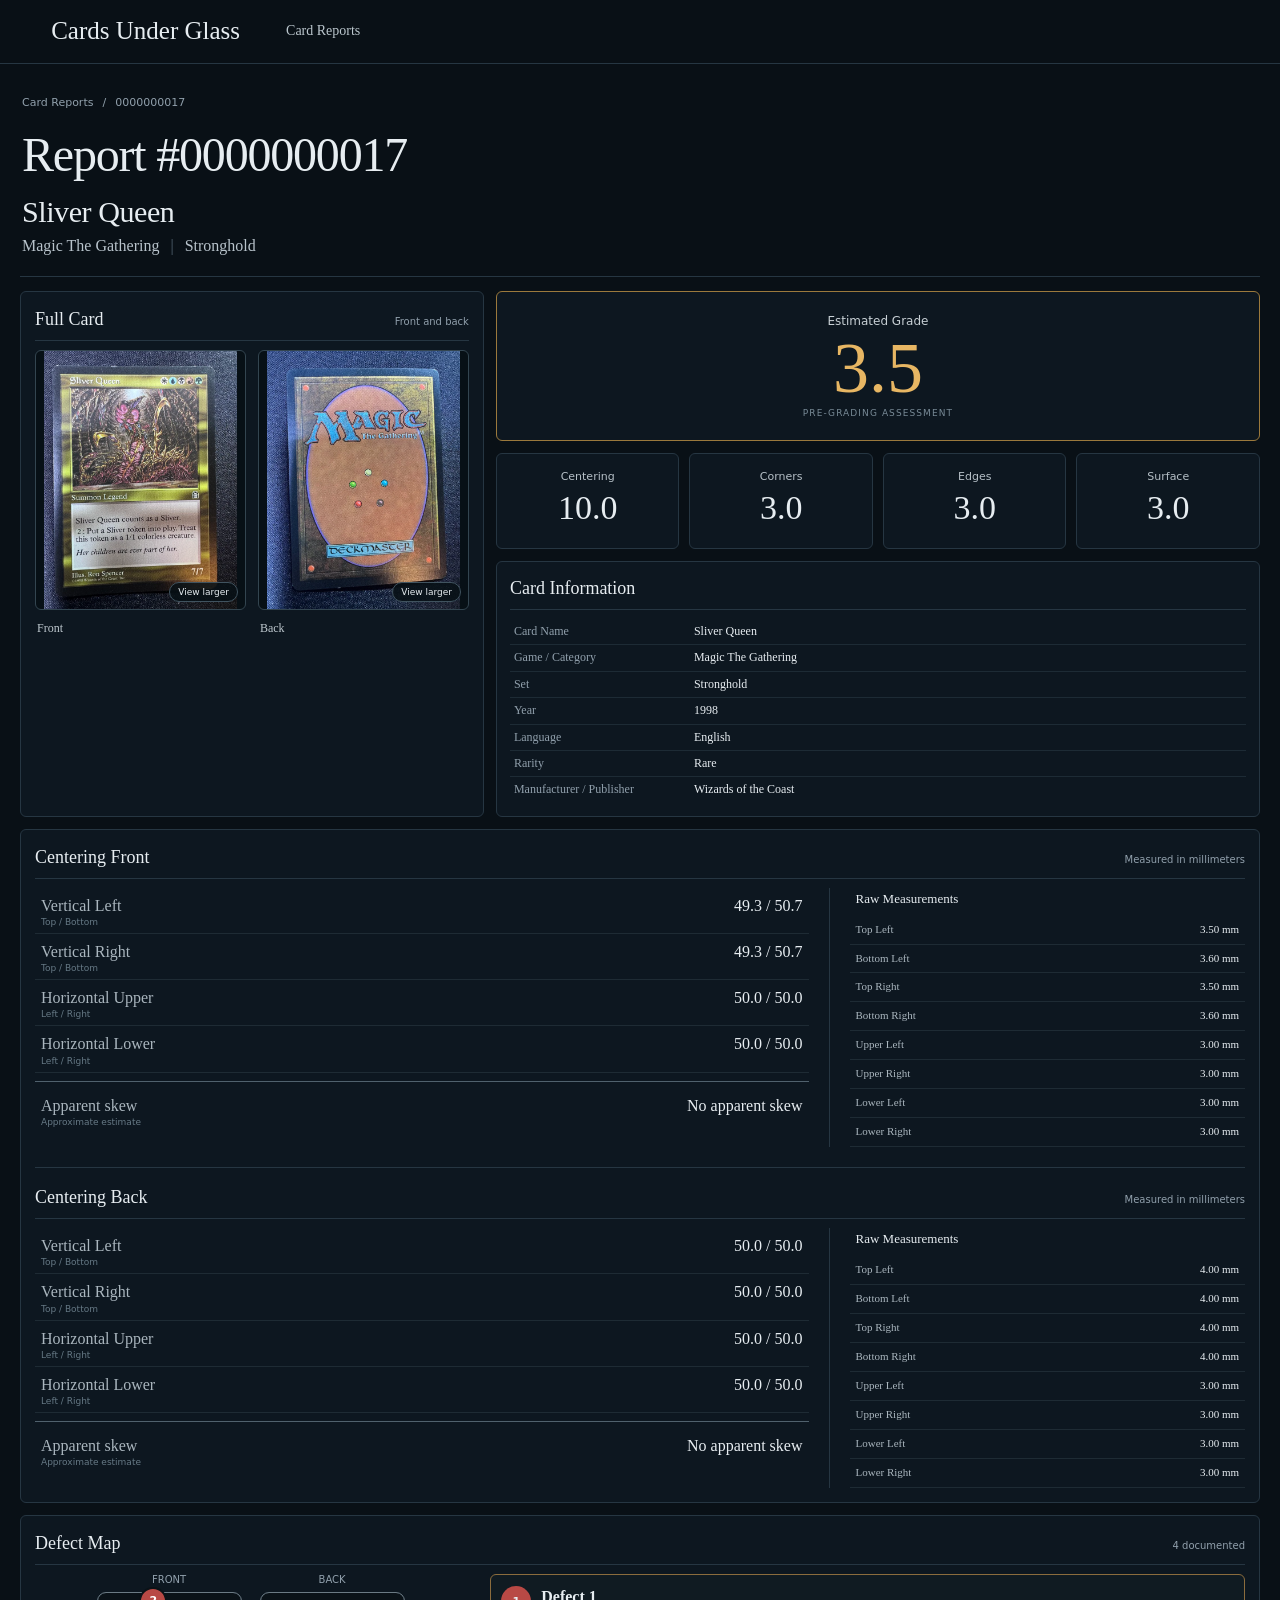
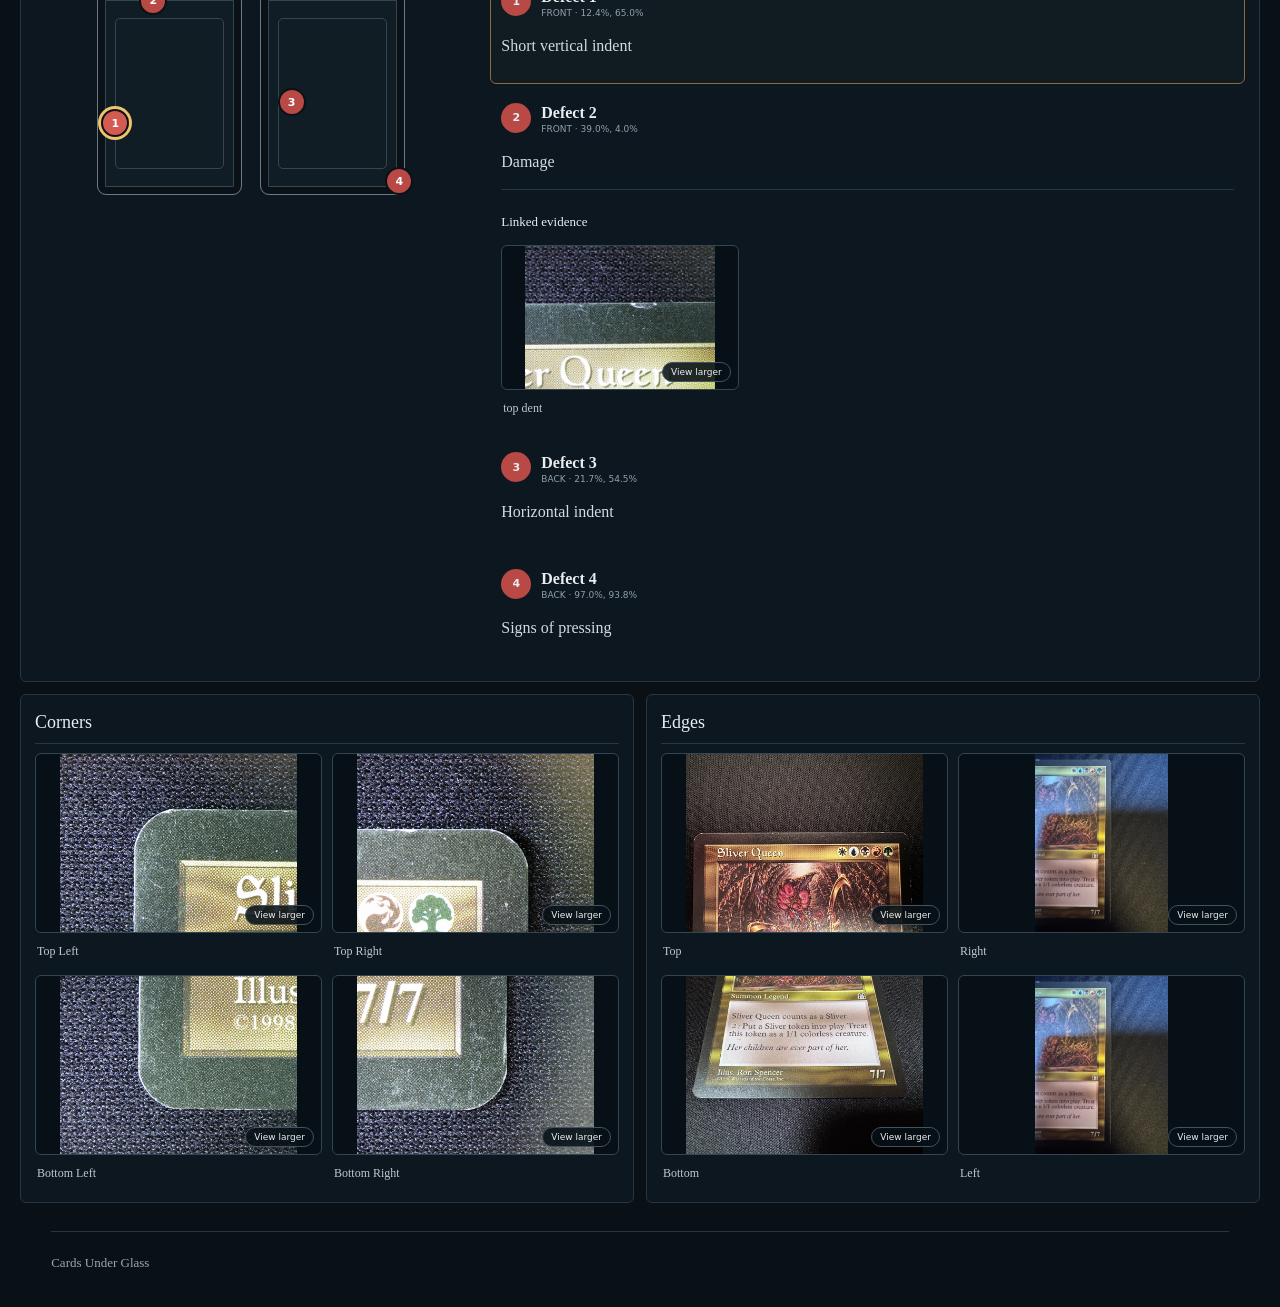
==== cards/0000000017/index.html @ 45909476 "added cards" ====
<!doctype html>
<html lang="en"><head><meta charset="utf-8"><meta name="viewport" content="width=device-width,initial-scale=1"><meta http-equiv="Content-Security-Policy" content="default-src 'self'; img-src 'self' data:; style-src 'self' 'unsafe-inline'; script-src 'self'; object-src 'none'; base-uri 'none'"><title>Sliver Queen — Report #0000000017 — Cards Under Glass</title><link rel="stylesheet" href="../../assets/site.css"></head>
<body class="report-page"><header class="site-header"><a class="wordmark" href="../../index.html">Cards Under Glass</a><a class="reports-link" href="../../index.html">Card Reports</a></header><main class="report"><div class="report-heading"><div><a href="../../index.html">Card Reports</a><span>/</span><span>0000000017</span><h1>Report #0000000017</h1><h2 class="card-title">Sliver Queen</h2><div class="identity"><span>Magic The Gathering</span><span>Stronghold</span></div></div></div>
  <div class="report-hero"><section class="panel full-card-panel"><div class="section-heading"><h2>Full Card</h2><span>Front and back</span></div><div class="hero-photos"><figure class="photo "><button class="photo-open" type="button" data-lightbox-src="../../media/0000000017/full-front-large.webp" data-lightbox-label="Front"><img src="../../media/0000000017/full-front-preview.webp" alt="Front photograph for Sliver Queen" loading="lazy"><span>View larger</span></button><figcaption>Front</figcaption></figure><figure class="photo "><button class="photo-open" type="button" data-lightbox-src="../../media/0000000017/full-back-large.webp" data-lightbox-label="Back"><img src="../../media/0000000017/full-back-preview.webp" alt="Back photograph for Sliver Queen" loading="lazy"><span>View larger</span></button><figcaption>Back</figcaption></figure></div></section><div class="grade-area"><section class="estimated"><span>Estimated Grade</span><strong>3.5</strong><small>Pre-grading assessment</small></section><div class="subgrades"><div><span>Centering</span><strong>10.0</strong></div><div><span>Corners</span><strong>3.0</strong></div><div><span>Edges</span><strong>3.0</strong></div><div><span>Surface</span><strong>3.0</strong></div></div><section class="panel information"><div class="section-heading"><h2>Card Information</h2></div><dl><div><dt>Card Name</dt><dd>Sliver Queen</dd></div><div><dt>Game / Category</dt><dd>Magic The Gathering</dd></div><div><dt>Set</dt><dd>Stronghold</dd></div><div><dt>Year</dt><dd>1998</dd></div><div><dt>Language</dt><dd>English</dd></div><div><dt>Rarity</dt><dd>Rare</dd></div><div><dt>Manufacturer / Publisher</dt><dd>Wizards of the Coast</dd></div></dl></section></div></div>
  <section class="panel centering-panel"><div class="public-centering-face"><div class="section-heading"><h2>Centering Front</h2><span>Measured in millimeters</span></div><div class="centering-content"><div><div class="ratios"><div><span>Vertical Left<small>Top / Bottom</small></span><strong>49.3 / 50.7</strong></div><div><span>Vertical Right<small>Top / Bottom</small></span><strong>49.3 / 50.7</strong></div><div><span>Horizontal Upper<small>Left / Right</small></span><strong>50.0 / 50.0</strong></div><div><span>Horizontal Lower<small>Left / Right</small></span><strong>50.0 / 50.0</strong></div></div><div class="skew"><span>Apparent skew<small>Approximate estimate</small></span><strong>No apparent skew</strong></div></div><div class="raw"><h3>Raw Measurements</h3><div><span>Top Left</span><strong>3.50 mm</strong></div><div><span>Bottom Left</span><strong>3.60 mm</strong></div><div><span>Top Right</span><strong>3.50 mm</strong></div><div><span>Bottom Right</span><strong>3.60 mm</strong></div><div><span>Upper Left</span><strong>3.00 mm</strong></div><div><span>Upper Right</span><strong>3.00 mm</strong></div><div><span>Lower Left</span><strong>3.00 mm</strong></div><div><span>Lower Right</span><strong>3.00 mm</strong></div></div></div></div><div class="public-centering-face"><div class="section-heading"><h2>Centering Back</h2><span>Measured in millimeters</span></div><div class="centering-content"><div><div class="ratios"><div><span>Vertical Left<small>Top / Bottom</small></span><strong>50.0 / 50.0</strong></div><div><span>Vertical Right<small>Top / Bottom</small></span><strong>50.0 / 50.0</strong></div><div><span>Horizontal Upper<small>Left / Right</small></span><strong>50.0 / 50.0</strong></div><div><span>Horizontal Lower<small>Left / Right</small></span><strong>50.0 / 50.0</strong></div></div><div class="skew"><span>Apparent skew<small>Approximate estimate</small></span><strong>No apparent skew</strong></div></div><div class="raw"><h3>Raw Measurements</h3><div><span>Top Left</span><strong>4.00 mm</strong></div><div><span>Bottom Left</span><strong>4.00 mm</strong></div><div><span>Top Right</span><strong>4.00 mm</strong></div><div><span>Bottom Right</span><strong>4.00 mm</strong></div><div><span>Upper Left</span><strong>3.00 mm</strong></div><div><span>Upper Right</span><strong>3.00 mm</strong></div><div><span>Lower Left</span><strong>3.00 mm</strong></div><div><span>Lower Right</span><strong>3.00 mm</strong></div></div></div></div></section><section class="panel defects-panel"><div class="section-heading"><h2>Defect Map</h2><span>4 documented</span></div><div class="defect-grid"><div class="maps"><div class="public-map-wrap"><span>FRONT</span><div class="public-map" aria-label="front defect map"><button type="button" class="defect-marker" style="left:12.3646%;top:65.0000%" data-defect="1" aria-label="Select defect 1, front">1</button><button type="button" class="defect-marker" style="left:39.0313%;top:4.0476%" data-defect="2" aria-label="Select defect 2, front">2</button></div></div><div class="public-map-wrap"><span>BACK</span><div class="public-map" aria-label="back defect map"><button type="button" class="defect-marker" style="left:21.6979%;top:54.5238%" data-defect="3" aria-label="Select defect 3, back">3</button><button type="button" class="defect-marker" style="left:97.0313%;top:93.8095%" data-defect="4" aria-label="Select defect 4, back">4</button></div></div></div><div class="defect-details"><article class="defect-detail active" data-defect-detail="1"><div class="defect-heading"><span>1</span><div><strong>Defect 1</strong><small>FRONT · 12.4%, 65.0%</small></div></div><p>Short vertical indent</p></article><article class="defect-detail" data-defect-detail="2"><div class="defect-heading"><span>2</span><div><strong>Defect 2</strong><small>FRONT · 39.0%, 4.0%</small></div></div><p>Damage</p><div class="evidence"><h3>Linked evidence</h3><div><figure class="photo evidence-photo"><button class="photo-open" type="button" data-lightbox-src="../../media/0000000017/evidence-01-large.webp" data-lightbox-label="top dent"><img src="../../media/0000000017/evidence-01-preview.webp" alt="top dent photograph for Sliver Queen" loading="lazy"><span>View larger</span></button><figcaption>top dent</figcaption></figure></div></div></article><article class="defect-detail" data-defect-detail="3"><div class="defect-heading"><span>3</span><div><strong>Defect 3</strong><small>BACK · 21.7%, 54.5%</small></div></div><p>Horizontal indent</p></article><article class="defect-detail" data-defect-detail="4"><div class="defect-heading"><span>4</span><div><strong>Defect 4</strong><small>BACK · 97.0%, 93.8%</small></div></div><p>Signs of pressing</p></article></div></div></section><div class="photo-report-grid"><section class="panel photo-section"><div class="section-heading"><h2>Corners</h2></div><div class="detail-photos"><figure class="photo "><button class="photo-open" type="button" data-lightbox-src="../../media/0000000017/corner-top-left-large.webp" data-lightbox-label="Top Left"><img src="../../media/0000000017/corner-top-left-preview.webp" alt="Top Left photograph for Sliver Queen" loading="lazy"><span>View larger</span></button><figcaption>Top Left</figcaption></figure><figure class="photo "><button class="photo-open" type="button" data-lightbox-src="../../media/0000000017/corner-top-right-large.webp" data-lightbox-label="Top Right"><img src="../../media/0000000017/corner-top-right-preview.webp" alt="Top Right photograph for Sliver Queen" loading="lazy"><span>View larger</span></button><figcaption>Top Right</figcaption></figure><figure class="photo "><button class="photo-open" type="button" data-lightbox-src="../../media/0000000017/corner-bottom-left-large.webp" data-lightbox-label="Bottom Left"><img src="../../media/0000000017/corner-bottom-left-preview.webp" alt="Bottom Left photograph for Sliver Queen" loading="lazy"><span>View larger</span></button><figcaption>Bottom Left</figcaption></figure><figure class="photo "><button class="photo-open" type="button" data-lightbox-src="../../media/0000000017/corner-bottom-right-large.webp" data-lightbox-label="Bottom Right"><img src="../../media/0000000017/corner-bottom-right-preview.webp" alt="Bottom Right photograph for Sliver Queen" loading="lazy"><span>View larger</span></button><figcaption>Bottom Right</figcaption></figure></div></section><section class="panel photo-section"><div class="section-heading"><h2>Edges</h2></div><div class="detail-photos"><figure class="photo "><button class="photo-open" type="button" data-lightbox-src="../../media/0000000017/edge-top-large.webp" data-lightbox-label="Top"><img src="../../media/0000000017/edge-top-preview.webp" alt="Top photograph for Sliver Queen" loading="lazy"><span>View larger</span></button><figcaption>Top</figcaption></figure><figure class="photo "><button class="photo-open" type="button" data-lightbox-src="../../media/0000000017/edge-right-large.webp" data-lightbox-label="Right"><img src="../../media/0000000017/edge-right-preview.webp" alt="Right photograph for Sliver Queen" loading="lazy"><span>View larger</span></button><figcaption>Right</figcaption></figure><figure class="photo "><button class="photo-open" type="button" data-lightbox-src="../../media/0000000017/edge-bottom-large.webp" data-lightbox-label="Bottom"><img src="../../media/0000000017/edge-bottom-preview.webp" alt="Bottom photograph for Sliver Queen" loading="lazy"><span>View larger</span></button><figcaption>Bottom</figcaption></figure><figure class="photo "><button class="photo-open" type="button" data-lightbox-src="../../media/0000000017/edge-left-large.webp" data-lightbox-label="Left"><img src="../../media/0000000017/edge-left-preview.webp" alt="Left photograph for Sliver Queen" loading="lazy"><span>View larger</span></button><figcaption>Left</figcaption></figure></div></section></div>
  <dialog class="lightbox"><div class="lightbox-head"><strong></strong><button type="button" aria-label="Close photo viewer">×</button></div><div><img alt=""></div></dialog></main><footer><span>Cards Under Glass</span></footer><script src="../../assets/site.js" defer></script></body></html>
---- assets/site.css ----
:root{color-scheme:dark;--bg:#091016;--panel:#0d1720;--line:#263642;--muted:#91a0ac;--text:#e7edf1;--accent:#e7b663;--focus:#8ec5dd}*{box-sizing:border-box}html{background:var(--bg)}body{margin:0;background:var(--bg);color:var(--text);font-family:ui-serif,Georgia,Cambria,"Times New Roman",serif;line-height:1.45}.site-header{height:64px;border-bottom:1px solid var(--line);display:flex;align-items:center;gap:46px;padding:0 clamp(20px,4vw,58px);position:relative}.wordmark{font-size:25px;color:var(--text);text-decoration:none}.reports-link{color:#bbc6cd;text-decoration:none;font-size:14px}footer{margin:28px clamp(20px,4vw,58px) 0;padding:22px 0 34px;border-top:1px solid var(--line);color:#9aa7b0;font-size:13px}.catalogue,.report{width:min(1420px,calc(100% - 40px));margin:0 auto}.catalogue-heading{padding:54px 0 25px}.catalogue-heading>span,.report-number{font:600 11px ui-sans-serif,system-ui;letter-spacing:.16em;text-transform:uppercase;color:#8fa1ad}.catalogue h1,.report h1{font-weight:400;letter-spacing:-.025em}.catalogue h1{font-size:clamp(35px,6vw,62px);margin:7px 0}.search{display:grid;grid-template-columns:1fr auto;align-items:end;gap:8px 20px;border-bottom:1px solid var(--line);padding-bottom:24px;font-family:ui-sans-serif,system-ui}.search>span{grid-column:1/-1;font-size:12px;color:#aab6be}.search input{min-width:0;background:#0b141b;border:1px solid #30424e;border-radius:6px;color:var(--text);font:15px ui-sans-serif,system-ui;padding:14px 16px;outline:none}.search input:focus{border-color:var(--focus);box-shadow:0 0 0 3px #8ec5dd22}.search small{color:var(--muted)}.catalogue-grid{display:grid;grid-template-columns:repeat(4,minmax(0,1fr));gap:16px;padding:28px 0}.catalogue-card{border:1px solid var(--line);background:var(--panel);border-radius:7px;overflow:hidden}.catalogue-card a{display:block;color:inherit;text-decoration:none;height:100%}.catalogue-card a:focus-visible,.photo-open:focus-visible,.defect-marker:focus-visible,.lightbox button:focus-visible{outline:2px solid var(--focus);outline-offset:3px}.catalogue-image{height:240px;background:#071016;display:grid;place-items:center}.catalogue-image img{width:100%;height:100%;object-fit:contain}.catalogue-placeholder{display:grid;place-items:center;gap:10px;color:#778791}.catalogue-placeholder span{font-size:34px}.catalogue-copy{padding:17px}.catalogue-copy h2{font-size:20px;font-weight:400;margin:7px 0 2px}.catalogue-copy p{color:var(--muted);font-size:12px;margin:0}.catalogue-copy>div{display:flex;justify-content:space-between;align-items:end;margin-top:17px;padding-top:13px;border-top:1px solid var(--line);font-family:ui-sans-serif,system-ui}.catalogue-copy>div span{font-size:10px;color:var(--muted)}.catalogue-copy>div strong{font:500 24px ui-serif,Georgia;color:var(--accent)}.no-results{text-align:center;color:var(--muted);padding:50px}.report-heading{padding:25px 2px 18px;border-bottom:1px solid var(--line)}.report-heading>div>a,.report-heading>div>span{font:11px ui-sans-serif,system-ui;color:var(--muted);text-decoration:none;margin-right:9px}.report h1{font-size:clamp(30px,4vw,48px);margin:8px 0 0}.card-title{font-size:18px;margin:2px 0}.identity{display:flex;flex-wrap:wrap;gap:0;margin-top:5px;color:#b8c3cb}.identity span+span:before{content:"|";color:#50616e;margin:0 11px}.panel{border:1px solid var(--line);background:var(--panel);border-radius:6px}.report-hero{display:grid;grid-template-columns:minmax(360px,.85fr) minmax(520px,1.4fr);gap:12px;margin-top:14px}.full-card-panel{padding:14px}.hero-photos{display:grid;grid-template-columns:1fr 1fr;gap:12px}.grade-area{display:grid;grid-template-columns:1fr;gap:12px}.estimated{min-height:150px;border:1px solid #9b793c;background:#0d1720;border-radius:6px;display:grid;place-items:center;align-content:center}.estimated span,.estimated small{font:12px ui-sans-serif,system-ui;color:#c8d0d5}.estimated strong{font-size:72px;line-height:1;color:var(--accent);font-weight:400;margin:4px}.estimated small{font-size:9px;letter-spacing:.12em;text-transform:uppercase;color:#788a96}.subgrades{display:grid;grid-template-columns:repeat(4,1fr);gap:10px}.subgrades>div{border:1px solid var(--line);background:var(--panel);border-radius:6px;text-align:center;padding:16px 8px}.subgrades span{display:block;font:11px ui-sans-serif,system-ui;color:#b6c0c7}.subgrades strong{font-size:34px;font-weight:400}.information{padding:13px}.section-heading{display:flex;align-items:baseline;justify-content:space-between;border-bottom:1px solid var(--line);padding-bottom:8px;margin-bottom:9px}.section-heading h2{font-size:18px;font-weight:400;margin:0}.section-heading span{font:10px ui-sans-serif,system-ui;color:var(--muted)}.information dl{margin:0}.information dl div{display:grid;grid-template-columns:180px 1fr;border-bottom:1px solid #1d2b35;padding:4px}.information dl div:last-child{border:0}.information dt,.information dd{margin:0;font-size:12px}.information dt{color:var(--muted)}.centering-panel,.defects-panel,.notes-panel,.photo-section{padding:14px;margin-top:12px}.centering-content{display:grid;grid-template-columns:1.3fr .7fr;gap:20px}.ratios>div,.raw>div,.skew{display:flex;justify-content:space-between;gap:20px;padding:6px;border-bottom:1px solid #1e2b34}.ratios span,.raw span,.skew span{color:#aab6be}.ratios small,.skew small{display:block;font:9px ui-sans-serif,system-ui;color:#667985}.ratios strong,.raw strong,.skew strong{font-weight:400}.skew{border-top:1px solid #50616d;border-bottom:0;margin-top:8px;padding-top:12px}.raw{border-left:1px solid var(--line);padding-left:20px}.raw h3{font-size:13px;font-weight:400;margin:2px 6px 7px}.raw>div{font-size:11px}.defect-grid{display:grid;grid-template-columns:minmax(300px,.8fr) 1.4fr;gap:24px}.maps{display:flex;justify-content:center;gap:18px}.public-map-wrap>span{display:block;text-align:center;font:10px ui-sans-serif,system-ui;color:var(--muted);margin-bottom:7px}.public-map{position:relative;width:145px;aspect-ratio:2.5/3.5;border:1px solid #6b7a84;border-radius:9px;background:#111d25;box-shadow:inset 0 0 0 7px #0a1218,inset 0 0 0 8px #354653}.public-map:after{content:"";position:absolute;inset:25px 17px;border:1px solid #334652;border-radius:5px}.defect-marker{position:absolute;z-index:1;transform:translate(-50%,-50%);width:28px;height:28px;padding:0;border:2px solid #0b1217;border-radius:50%;background:#b84945;color:white;font:700 11px ui-sans-serif,system-ui}.defect-marker.active{box-shadow:0 0 0 3px #efc26c;background:#d45b51}.defect-detail{padding:10px;border:1px solid transparent;border-radius:6px}.defect-detail+.defect-detail{margin-top:6px}.defect-detail.active{border-color:#8b6c3d;background:#101b22}.defect-heading{display:flex;align-items:center;gap:10px}.defect-heading>span{width:30px;height:30px;border-radius:50%;display:grid;place-items:center;background:#b84945;font:700 11px ui-sans-serif,system-ui}.defect-heading strong,.defect-heading small{display:block}.defect-heading small{font:9px ui-sans-serif,system-ui;color:var(--muted)}.defect-detail>p{white-space:pre-wrap;color:#d3dae0}.evidence{margin-top:16px;border-top:1px solid var(--line);padding-top:10px}.evidence h3{font-size:13px;font-weight:400}.evidence>div{display:grid;grid-template-columns:repeat(3,minmax(0,1fr));gap:10px}.no-defects{color:var(--muted);padding:30px;text-align:center}.photo-report-grid{display:grid;grid-template-columns:1fr 1fr;gap:12px}.photo-section:first-child{grid-column:1/-1}.full-photos,.detail-photos{display:grid;gap:10px}.full-photos{grid-template-columns:1fr 1fr}.detail-photos{grid-template-columns:1fr 1fr}.photo{margin:0;min-width:0}.photo-open{position:relative;width:100%;height:260px;padding:0;border:1px solid #334550;border-radius:6px;background:#071016;overflow:hidden;color:var(--text)}.detail-photos .photo-open{height:180px}.photo-open img{width:100%;height:100%;object-fit:contain}.photo-open>span{position:absolute;right:7px;bottom:7px;background:#071016df;border:1px solid #40535f;border-radius:12px;padding:4px 8px;font:9px ui-sans-serif,system-ui}.photo figcaption{font-size:12px;color:#bdc7cd;padding:5px 2px}.placeholder>div{height:260px;border:1px dashed #3c4e59;border-radius:6px;display:grid;place-items:center;align-content:center;gap:5px;color:#73848e;background:#0a131a}.detail-photos .placeholder>div{height:180px}.placeholder strong{font-weight:400;color:#98a7b0}.placeholder small{font:9px ui-sans-serif,system-ui}.placeholder-mark{font-size:24px}.evidence-photo .photo-open{height:145px}.notes-panel>div:not(.section-heading){display:grid;grid-template-columns:130px 1fr;gap:20px;padding:10px 4px;border-bottom:1px solid #1e2b34}.notes-panel>div:last-child{border:0}.notes-panel h3,.notes-panel p{margin:0}.notes-panel h3{font-size:14px;font-weight:400}.notes-panel p{white-space:pre-wrap;color:#d3dae0}.lightbox{width:min(1200px,calc(100% - 32px));height:min(90vh,940px);padding:0;border:1px solid #425560;border-radius:8px;background:#081016;color:var(--text)}.lightbox::backdrop{background:#020609e8}.lightbox-head{height:54px;display:flex;justify-content:space-between;align-items:center;padding:0 16px;border-bottom:1px solid var(--line)}.lightbox-head button{font-size:23px;background:transparent;border:0;color:white}.lightbox>div:last-child{height:calc(100% - 54px);display:grid;place-items:center;padding:16px;overflow:auto}.lightbox img{max-width:100%;max-height:100%;object-fit:contain}@media(max-width:1050px){.catalogue-grid{grid-template-columns:repeat(3,1fr)}.report-hero{grid-template-columns:1fr}.hero-photos{min-height:420px}.photo-report-grid{grid-template-columns:1fr}.photo-section:first-child{grid-column:auto}}@media(max-width:760px){.site-header{height:56px;padding:0 18px}.wordmark{font-size:20px}.catalogue,.report{width:min(100% - 24px,1420px)}.catalogue-grid{grid-template-columns:1fr 1fr}.catalogue-image{height:190px}.search{grid-template-columns:1fr}.subgrades{grid-template-columns:1fr 1fr}.centering-content,.defect-grid{grid-template-columns:1fr}.raw{border-left:0;border-top:1px solid var(--line);padding:12px 0 0}.maps{gap:10px}.public-map{width:min(39vw,145px)}.hero-photos,.full-photos{grid-template-columns:1fr}.hero-photos{min-height:0}.photo-open,.placeholder>div{height:300px}.evidence>div{grid-template-columns:1fr 1fr}}@media(max-width:480px){.catalogue-grid{grid-template-columns:1fr}.site-header{justify-content:space-between;gap:10px}.catalogue-heading{padding-top:35px}.report-heading{padding-top:18px}.estimated strong{font-size:62px}.subgrades strong{font-size:28px}.information dl div{grid-template-columns:1fr}.information dd{margin-top:2px}.maps{align-items:center;flex-direction:column}.detail-photos,.evidence>div{grid-template-columns:1fr}.notes-panel>div:not(.section-heading){grid-template-columns:1fr;gap:5px}}@media(prefers-reduced-motion:reduce){*{scroll-behavior:auto!important}}

.photo-section:first-child{grid-column:auto}
.catalogue-grid{grid-template-columns:repeat(auto-fill,minmax(min(250px,100%),1fr));gap:18px}.catalogue-image{position:relative;width:100%;height:auto;aspect-ratio:4/3;overflow:hidden}.catalogue-image img,.catalogue-placeholder{position:absolute;inset:0;width:100%;height:100%}.card-title{font-size:clamp(25px,2.35vw,34px);font-weight:500;line-height:1.15;letter-spacing:-.015em;margin:5px 0 4px;color:var(--text)}
.public-centering-face+.public-centering-face{margin-top:20px;padding-top:16px;border-top:1px solid var(--line)}.legacy-centering h2{font-size:18px;font-weight:400}.legacy-centering p{color:var(--muted);font-size:12px}
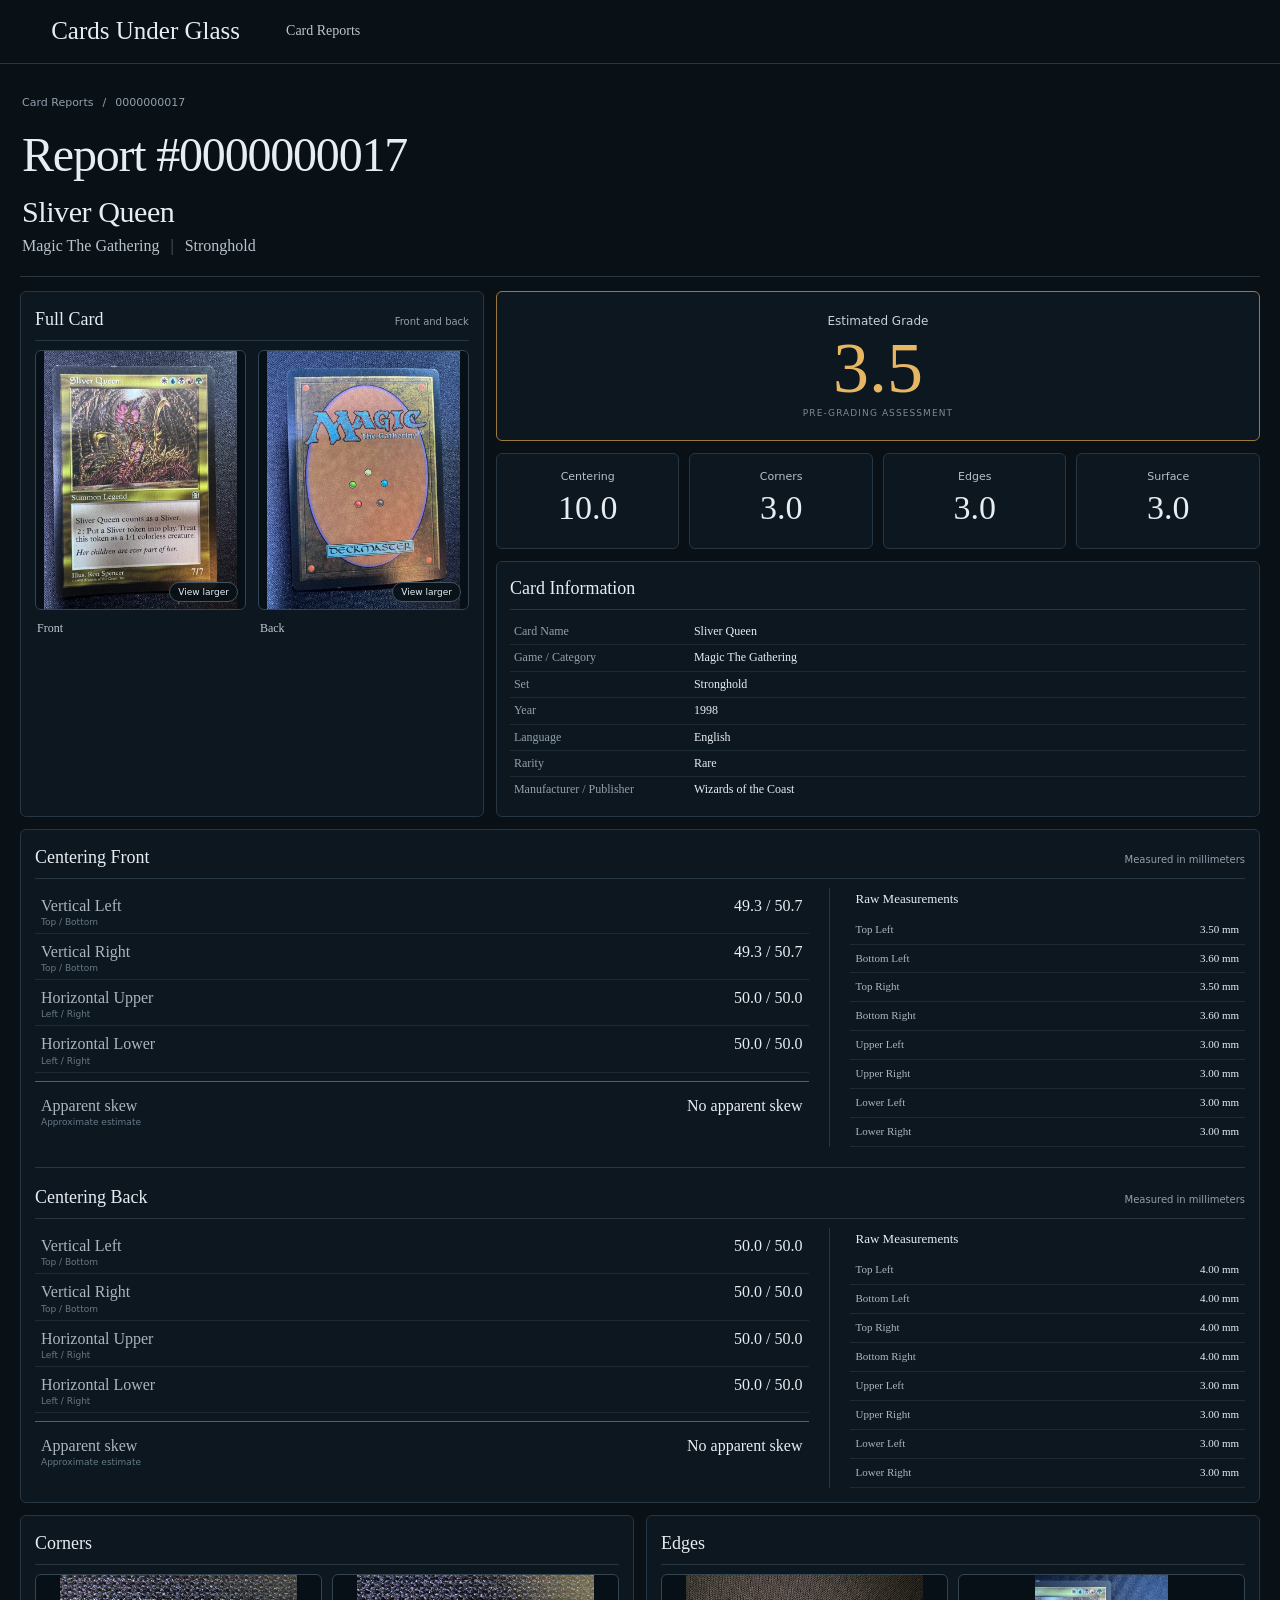
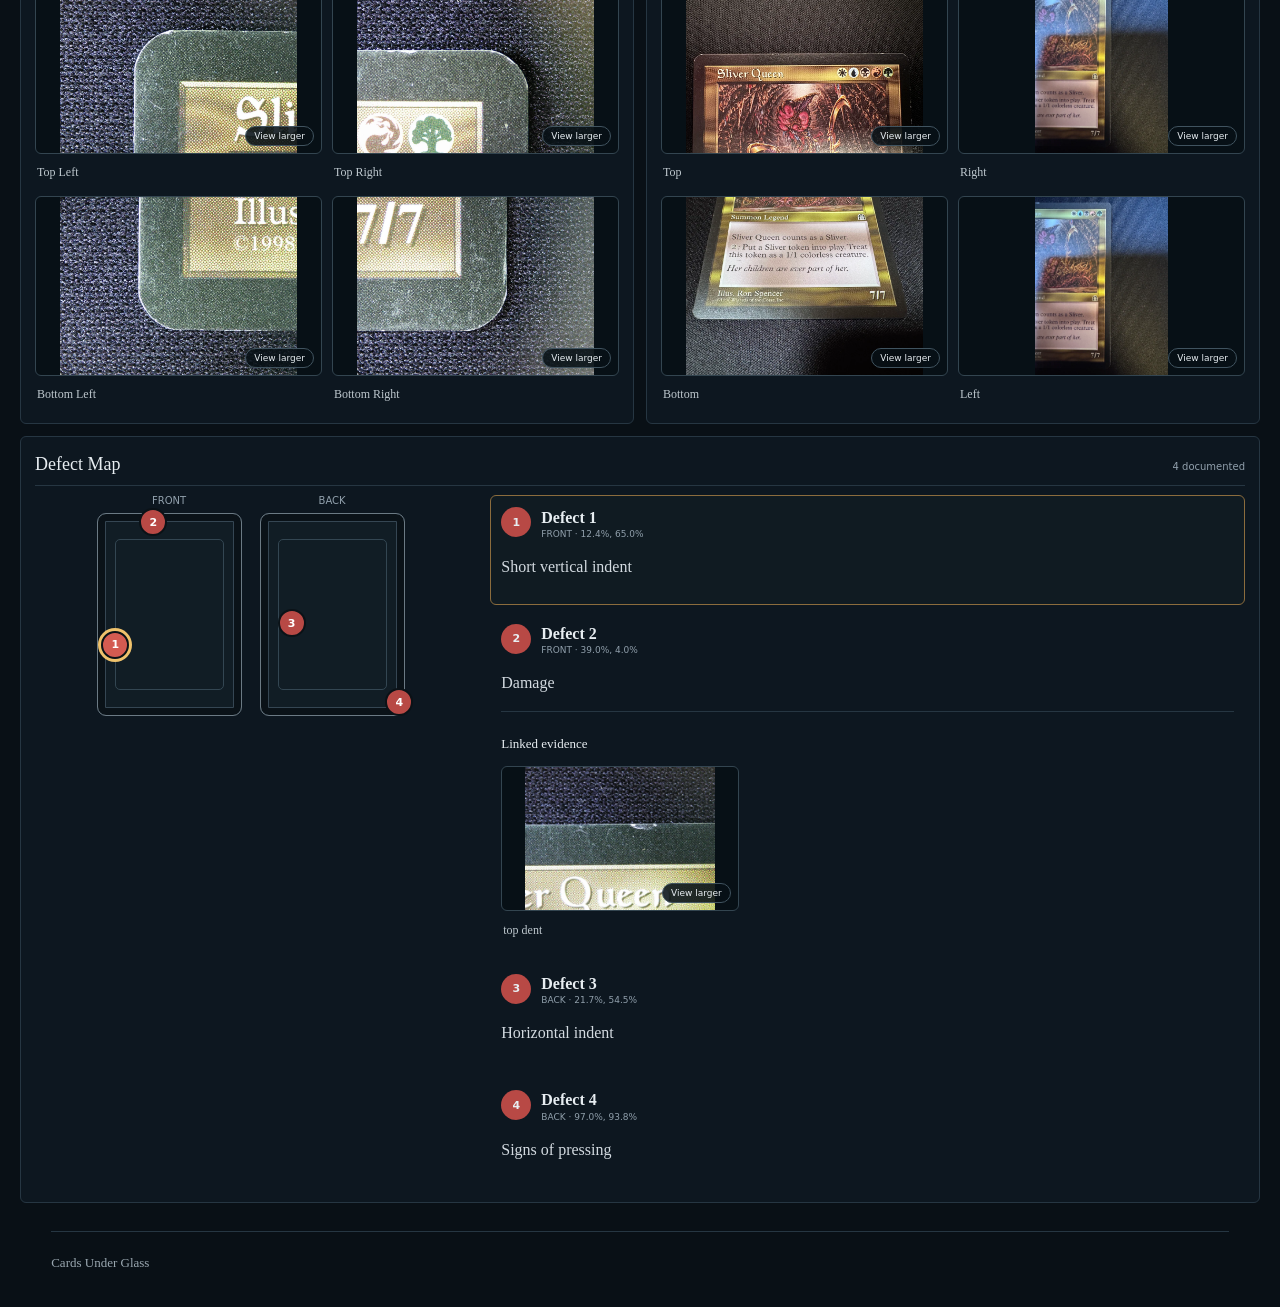
==== commit c986efc5: "Moved defects map below photos" ====
--- a/cards/0000000017/index.html
+++ b/cards/0000000017/index.html
@@ -2,5 +2,5 @@
 <html lang="en"><head><meta charset="utf-8"><meta name="viewport" content="width=device-width,initial-scale=1"><meta http-equiv="Content-Security-Policy" content="default-src 'self'; img-src 'self' data:; style-src 'self' 'unsafe-inline'; script-src 'self'; object-src 'none'; base-uri 'none'"><title>Sliver Queen — Report #0000000017 — Cards Under Glass</title><link rel="stylesheet" href="../../assets/site.css"></head>
 <body class="report-page"><header class="site-header"><a class="wordmark" href="../../index.html">Cards Under Glass</a><a class="reports-link" href="../../index.html">Card Reports</a></header><main class="report"><div class="report-heading"><div><a href="../../index.html">Card Reports</a><span>/</span><span>0000000017</span><h1>Report #0000000017</h1><h2 class="card-title">Sliver Queen</h2><div class="identity"><span>Magic The Gathering</span><span>Stronghold</span></div></div></div>
   <div class="report-hero"><section class="panel full-card-panel"><div class="section-heading"><h2>Full Card</h2><span>Front and back</span></div><div class="hero-photos"><figure class="photo "><button class="photo-open" type="button" data-lightbox-src="../../media/0000000017/full-front-large.webp" data-lightbox-label="Front"><img src="../../media/0000000017/full-front-preview.webp" alt="Front photograph for Sliver Queen" loading="lazy"><span>View larger</span></button><figcaption>Front</figcaption></figure><figure class="photo "><button class="photo-open" type="button" data-lightbox-src="../../media/0000000017/full-back-large.webp" data-lightbox-label="Back"><img src="../../media/0000000017/full-back-preview.webp" alt="Back photograph for Sliver Queen" loading="lazy"><span>View larger</span></button><figcaption>Back</figcaption></figure></div></section><div class="grade-area"><section class="estimated"><span>Estimated Grade</span><strong>3.5</strong><small>Pre-grading assessment</small></section><div class="subgrades"><div><span>Centering</span><strong>10.0</strong></div><div><span>Corners</span><strong>3.0</strong></div><div><span>Edges</span><strong>3.0</strong></div><div><span>Surface</span><strong>3.0</strong></div></div><section class="panel information"><div class="section-heading"><h2>Card Information</h2></div><dl><div><dt>Card Name</dt><dd>Sliver Queen</dd></div><div><dt>Game / Category</dt><dd>Magic The Gathering</dd></div><div><dt>Set</dt><dd>Stronghold</dd></div><div><dt>Year</dt><dd>1998</dd></div><div><dt>Language</dt><dd>English</dd></div><div><dt>Rarity</dt><dd>Rare</dd></div><div><dt>Manufacturer / Publisher</dt><dd>Wizards of the Coast</dd></div></dl></section></div></div>
-  <section class="panel centering-panel"><div class="public-centering-face"><div class="section-heading"><h2>Centering Front</h2><span>Measured in millimeters</span></div><div class="centering-content"><div><div class="ratios"><div><span>Vertical Left<small>Top / Bottom</small></span><strong>49.3 / 50.7</strong></div><div><span>Vertical Right<small>Top / Bottom</small></span><strong>49.3 / 50.7</strong></div><div><span>Horizontal Upper<small>Left / Right</small></span><strong>50.0 / 50.0</strong></div><div><span>Horizontal Lower<small>Left / Right</small></span><strong>50.0 / 50.0</strong></div></div><div class="skew"><span>Apparent skew<small>Approximate estimate</small></span><strong>No apparent skew</strong></div></div><div class="raw"><h3>Raw Measurements</h3><div><span>Top Left</span><strong>3.50 mm</strong></div><div><span>Bottom Left</span><strong>3.60 mm</strong></div><div><span>Top Right</span><strong>3.50 mm</strong></div><div><span>Bottom Right</span><strong>3.60 mm</strong></div><div><span>Upper Left</span><strong>3.00 mm</strong></div><div><span>Upper Right</span><strong>3.00 mm</strong></div><div><span>Lower Left</span><strong>3.00 mm</strong></div><div><span>Lower Right</span><strong>3.00 mm</strong></div></div></div></div><div class="public-centering-face"><div class="section-heading"><h2>Centering Back</h2><span>Measured in millimeters</span></div><div class="centering-content"><div><div class="ratios"><div><span>Vertical Left<small>Top / Bottom</small></span><strong>50.0 / 50.0</strong></div><div><span>Vertical Right<small>Top / Bottom</small></span><strong>50.0 / 50.0</strong></div><div><span>Horizontal Upper<small>Left / Right</small></span><strong>50.0 / 50.0</strong></div><div><span>Horizontal Lower<small>Left / Right</small></span><strong>50.0 / 50.0</strong></div></div><div class="skew"><span>Apparent skew<small>Approximate estimate</small></span><strong>No apparent skew</strong></div></div><div class="raw"><h3>Raw Measurements</h3><div><span>Top Left</span><strong>4.00 mm</strong></div><div><span>Bottom Left</span><strong>4.00 mm</strong></div><div><span>Top Right</span><strong>4.00 mm</strong></div><div><span>Bottom Right</span><strong>4.00 mm</strong></div><div><span>Upper Left</span><strong>3.00 mm</strong></div><div><span>Upper Right</span><strong>3.00 mm</strong></div><div><span>Lower Left</span><strong>3.00 mm</strong></div><div><span>Lower Right</span><strong>3.00 mm</strong></div></div></div></div></section><section class="panel defects-panel"><div class="section-heading"><h2>Defect Map</h2><span>4 documented</span></div><div class="defect-grid"><div class="maps"><div class="public-map-wrap"><span>FRONT</span><div class="public-map" aria-label="front defect map"><button type="button" class="defect-marker" style="left:12.3646%;top:65.0000%" data-defect="1" aria-label="Select defect 1, front">1</button><button type="button" class="defect-marker" style="left:39.0313%;top:4.0476%" data-defect="2" aria-label="Select defect 2, front">2</button></div></div><div class="public-map-wrap"><span>BACK</span><div class="public-map" aria-label="back defect map"><button type="button" class="defect-marker" style="left:21.6979%;top:54.5238%" data-defect="3" aria-label="Select defect 3, back">3</button><button type="button" class="defect-marker" style="left:97.0313%;top:93.8095%" data-defect="4" aria-label="Select defect 4, back">4</button></div></div></div><div class="defect-details"><article class="defect-detail active" data-defect-detail="1"><div class="defect-heading"><span>1</span><div><strong>Defect 1</strong><small>FRONT · 12.4%, 65.0%</small></div></div><p>Short vertical indent</p></article><article class="defect-detail" data-defect-detail="2"><div class="defect-heading"><span>2</span><div><strong>Defect 2</strong><small>FRONT · 39.0%, 4.0%</small></div></div><p>Damage</p><div class="evidence"><h3>Linked evidence</h3><div><figure class="photo evidence-photo"><button class="photo-open" type="button" data-lightbox-src="../../media/0000000017/evidence-01-large.webp" data-lightbox-label="top dent"><img src="../../media/0000000017/evidence-01-preview.webp" alt="top dent photograph for Sliver Queen" loading="lazy"><span>View larger</span></button><figcaption>top dent</figcaption></figure></div></div></article><article class="defect-detail" data-defect-detail="3"><div class="defect-heading"><span>3</span><div><strong>Defect 3</strong><small>BACK · 21.7%, 54.5%</small></div></div><p>Horizontal indent</p></article><article class="defect-detail" data-defect-detail="4"><div class="defect-heading"><span>4</span><div><strong>Defect 4</strong><small>BACK · 97.0%, 93.8%</small></div></div><p>Signs of pressing</p></article></div></div></section><div class="photo-report-grid"><section class="panel photo-section"><div class="section-heading"><h2>Corners</h2></div><div class="detail-photos"><figure class="photo "><button class="photo-open" type="button" data-lightbox-src="../../media/0000000017/corner-top-left-large.webp" data-lightbox-label="Top Left"><img src="../../media/0000000017/corner-top-left-preview.webp" alt="Top Left photograph for Sliver Queen" loading="lazy"><span>View larger</span></button><figcaption>Top Left</figcaption></figure><figure class="photo "><button class="photo-open" type="button" data-lightbox-src="../../media/0000000017/corner-top-right-large.webp" data-lightbox-label="Top Right"><img src="../../media/0000000017/corner-top-right-preview.webp" alt="Top Right photograph for Sliver Queen" loading="lazy"><span>View larger</span></button><figcaption>Top Right</figcaption></figure><figure class="photo "><button class="photo-open" type="button" data-lightbox-src="../../media/0000000017/corner-bottom-left-large.webp" data-lightbox-label="Bottom Left"><img src="../../media/0000000017/corner-bottom-left-preview.webp" alt="Bottom Left photograph for Sliver Queen" loading="lazy"><span>View larger</span></button><figcaption>Bottom Left</figcaption></figure><figure class="photo "><button class="photo-open" type="button" data-lightbox-src="../../media/0000000017/corner-bottom-right-large.webp" data-lightbox-label="Bottom Right"><img src="../../media/0000000017/corner-bottom-right-preview.webp" alt="Bottom Right photograph for Sliver Queen" loading="lazy"><span>View larger</span></button><figcaption>Bottom Right</figcaption></figure></div></section><section class="panel photo-section"><div class="section-heading"><h2>Edges</h2></div><div class="detail-photos"><figure class="photo "><button class="photo-open" type="button" data-lightbox-src="../../media/0000000017/edge-top-large.webp" data-lightbox-label="Top"><img src="../../media/0000000017/edge-top-preview.webp" alt="Top photograph for Sliver Queen" loading="lazy"><span>View larger</span></button><figcaption>Top</figcaption></figure><figure class="photo "><button class="photo-open" type="button" data-lightbox-src="../../media/0000000017/edge-right-large.webp" data-lightbox-label="Right"><img src="../../media/0000000017/edge-right-preview.webp" alt="Right photograph for Sliver Queen" loading="lazy"><span>View larger</span></button><figcaption>Right</figcaption></figure><figure class="photo "><button class="photo-open" type="button" data-lightbox-src="../../media/0000000017/edge-bottom-large.webp" data-lightbox-label="Bottom"><img src="../../media/0000000017/edge-bottom-preview.webp" alt="Bottom photograph for Sliver Queen" loading="lazy"><span>View larger</span></button><figcaption>Bottom</figcaption></figure><figure class="photo "><button class="photo-open" type="button" data-lightbox-src="../../media/0000000017/edge-left-large.webp" data-lightbox-label="Left"><img src="../../media/0000000017/edge-left-preview.webp" alt="Left photograph for Sliver Queen" loading="lazy"><span>View larger</span></button><figcaption>Left</figcaption></figure></div></section></div>
+  <section class="panel centering-panel"><div class="public-centering-face"><div class="section-heading"><h2>Centering Front</h2><span>Measured in millimeters</span></div><div class="centering-content"><div><div class="ratios"><div><span>Vertical Left<small>Top / Bottom</small></span><strong>49.3 / 50.7</strong></div><div><span>Vertical Right<small>Top / Bottom</small></span><strong>49.3 / 50.7</strong></div><div><span>Horizontal Upper<small>Left / Right</small></span><strong>50.0 / 50.0</strong></div><div><span>Horizontal Lower<small>Left / Right</small></span><strong>50.0 / 50.0</strong></div></div><div class="skew"><span>Apparent skew<small>Approximate estimate</small></span><strong>No apparent skew</strong></div></div><div class="raw"><h3>Raw Measurements</h3><div><span>Top Left</span><strong>3.50 mm</strong></div><div><span>Bottom Left</span><strong>3.60 mm</strong></div><div><span>Top Right</span><strong>3.50 mm</strong></div><div><span>Bottom Right</span><strong>3.60 mm</strong></div><div><span>Upper Left</span><strong>3.00 mm</strong></div><div><span>Upper Right</span><strong>3.00 mm</strong></div><div><span>Lower Left</span><strong>3.00 mm</strong></div><div><span>Lower Right</span><strong>3.00 mm</strong></div></div></div></div><div class="public-centering-face"><div class="section-heading"><h2>Centering Back</h2><span>Measured in millimeters</span></div><div class="centering-content"><div><div class="ratios"><div><span>Vertical Left<small>Top / Bottom</small></span><strong>50.0 / 50.0</strong></div><div><span>Vertical Right<small>Top / Bottom</small></span><strong>50.0 / 50.0</strong></div><div><span>Horizontal Upper<small>Left / Right</small></span><strong>50.0 / 50.0</strong></div><div><span>Horizontal Lower<small>Left / Right</small></span><strong>50.0 / 50.0</strong></div></div><div class="skew"><span>Apparent skew<small>Approximate estimate</small></span><strong>No apparent skew</strong></div></div><div class="raw"><h3>Raw Measurements</h3><div><span>Top Left</span><strong>4.00 mm</strong></div><div><span>Bottom Left</span><strong>4.00 mm</strong></div><div><span>Top Right</span><strong>4.00 mm</strong></div><div><span>Bottom Right</span><strong>4.00 mm</strong></div><div><span>Upper Left</span><strong>3.00 mm</strong></div><div><span>Upper Right</span><strong>3.00 mm</strong></div><div><span>Lower Left</span><strong>3.00 mm</strong></div><div><span>Lower Right</span><strong>3.00 mm</strong></div></div></div></div></section><div class="photo-report-grid"><section class="panel photo-section"><div class="section-heading"><h2>Corners</h2></div><div class="detail-photos"><figure class="photo "><button class="photo-open" type="button" data-lightbox-src="../../media/0000000017/corner-top-left-large.webp" data-lightbox-label="Top Left"><img src="../../media/0000000017/corner-top-left-preview.webp" alt="Top Left photograph for Sliver Queen" loading="lazy"><span>View larger</span></button><figcaption>Top Left</figcaption></figure><figure class="photo "><button class="photo-open" type="button" data-lightbox-src="../../media/0000000017/corner-top-right-large.webp" data-lightbox-label="Top Right"><img src="../../media/0000000017/corner-top-right-preview.webp" alt="Top Right photograph for Sliver Queen" loading="lazy"><span>View larger</span></button><figcaption>Top Right</figcaption></figure><figure class="photo "><button class="photo-open" type="button" data-lightbox-src="../../media/0000000017/corner-bottom-left-large.webp" data-lightbox-label="Bottom Left"><img src="../../media/0000000017/corner-bottom-left-preview.webp" alt="Bottom Left photograph for Sliver Queen" loading="lazy"><span>View larger</span></button><figcaption>Bottom Left</figcaption></figure><figure class="photo "><button class="photo-open" type="button" data-lightbox-src="../../media/0000000017/corner-bottom-right-large.webp" data-lightbox-label="Bottom Right"><img src="../../media/0000000017/corner-bottom-right-preview.webp" alt="Bottom Right photograph for Sliver Queen" loading="lazy"><span>View larger</span></button><figcaption>Bottom Right</figcaption></figure></div></section><section class="panel photo-section"><div class="section-heading"><h2>Edges</h2></div><div class="detail-photos"><figure class="photo "><button class="photo-open" type="button" data-lightbox-src="../../media/0000000017/edge-top-large.webp" data-lightbox-label="Top"><img src="../../media/0000000017/edge-top-preview.webp" alt="Top photograph for Sliver Queen" loading="lazy"><span>View larger</span></button><figcaption>Top</figcaption></figure><figure class="photo "><button class="photo-open" type="button" data-lightbox-src="../../media/0000000017/edge-right-large.webp" data-lightbox-label="Right"><img src="../../media/0000000017/edge-right-preview.webp" alt="Right photograph for Sliver Queen" loading="lazy"><span>View larger</span></button><figcaption>Right</figcaption></figure><figure class="photo "><button class="photo-open" type="button" data-lightbox-src="../../media/0000000017/edge-bottom-large.webp" data-lightbox-label="Bottom"><img src="../../media/0000000017/edge-bottom-preview.webp" alt="Bottom photograph for Sliver Queen" loading="lazy"><span>View larger</span></button><figcaption>Bottom</figcaption></figure><figure class="photo "><button class="photo-open" type="button" data-lightbox-src="../../media/0000000017/edge-left-large.webp" data-lightbox-label="Left"><img src="../../media/0000000017/edge-left-preview.webp" alt="Left photograph for Sliver Queen" loading="lazy"><span>View larger</span></button><figcaption>Left</figcaption></figure></div></section></div><section class="panel defects-panel"><div class="section-heading"><h2>Defect Map</h2><span>4 documented</span></div><div class="defect-grid"><div class="maps"><div class="public-map-wrap"><span>FRONT</span><div class="public-map" aria-label="front defect map"><button type="button" class="defect-marker" style="left:12.3646%;top:65.0000%" data-defect="1" aria-label="Select defect 1, front">1</button><button type="button" class="defect-marker" style="left:39.0313%;top:4.0476%" data-defect="2" aria-label="Select defect 2, front">2</button></div></div><div class="public-map-wrap"><span>BACK</span><div class="public-map" aria-label="back defect map"><button type="button" class="defect-marker" style="left:21.6979%;top:54.5238%" data-defect="3" aria-label="Select defect 3, back">3</button><button type="button" class="defect-marker" style="left:97.0313%;top:93.8095%" data-defect="4" aria-label="Select defect 4, back">4</button></div></div></div><div class="defect-details"><article class="defect-detail active" data-defect-detail="1"><div class="defect-heading"><span>1</span><div><strong>Defect 1</strong><small>FRONT · 12.4%, 65.0%</small></div></div><p>Short vertical indent</p></article><article class="defect-detail" data-defect-detail="2"><div class="defect-heading"><span>2</span><div><strong>Defect 2</strong><small>FRONT · 39.0%, 4.0%</small></div></div><p>Damage</p><div class="evidence"><h3>Linked evidence</h3><div><figure class="photo evidence-photo"><button class="photo-open" type="button" data-lightbox-src="../../media/0000000017/evidence-01-large.webp" data-lightbox-label="top dent"><img src="../../media/0000000017/evidence-01-preview.webp" alt="top dent photograph for Sliver Queen" loading="lazy"><span>View larger</span></button><figcaption>top dent</figcaption></figure></div></div></article><article class="defect-detail" data-defect-detail="3"><div class="defect-heading"><span>3</span><div><strong>Defect 3</strong><small>BACK · 21.7%, 54.5%</small></div></div><p>Horizontal indent</p></article><article class="defect-detail" data-defect-detail="4"><div class="defect-heading"><span>4</span><div><strong>Defect 4</strong><small>BACK · 97.0%, 93.8%</small></div></div><p>Signs of pressing</p></article></div></div></section>
   <dialog class="lightbox"><div class="lightbox-head"><strong></strong><button type="button" aria-label="Close photo viewer">×</button></div><div><img alt=""></div></dialog></main><footer><span>Cards Under Glass</span></footer><script src="../../assets/site.js" defer></script></body></html>
